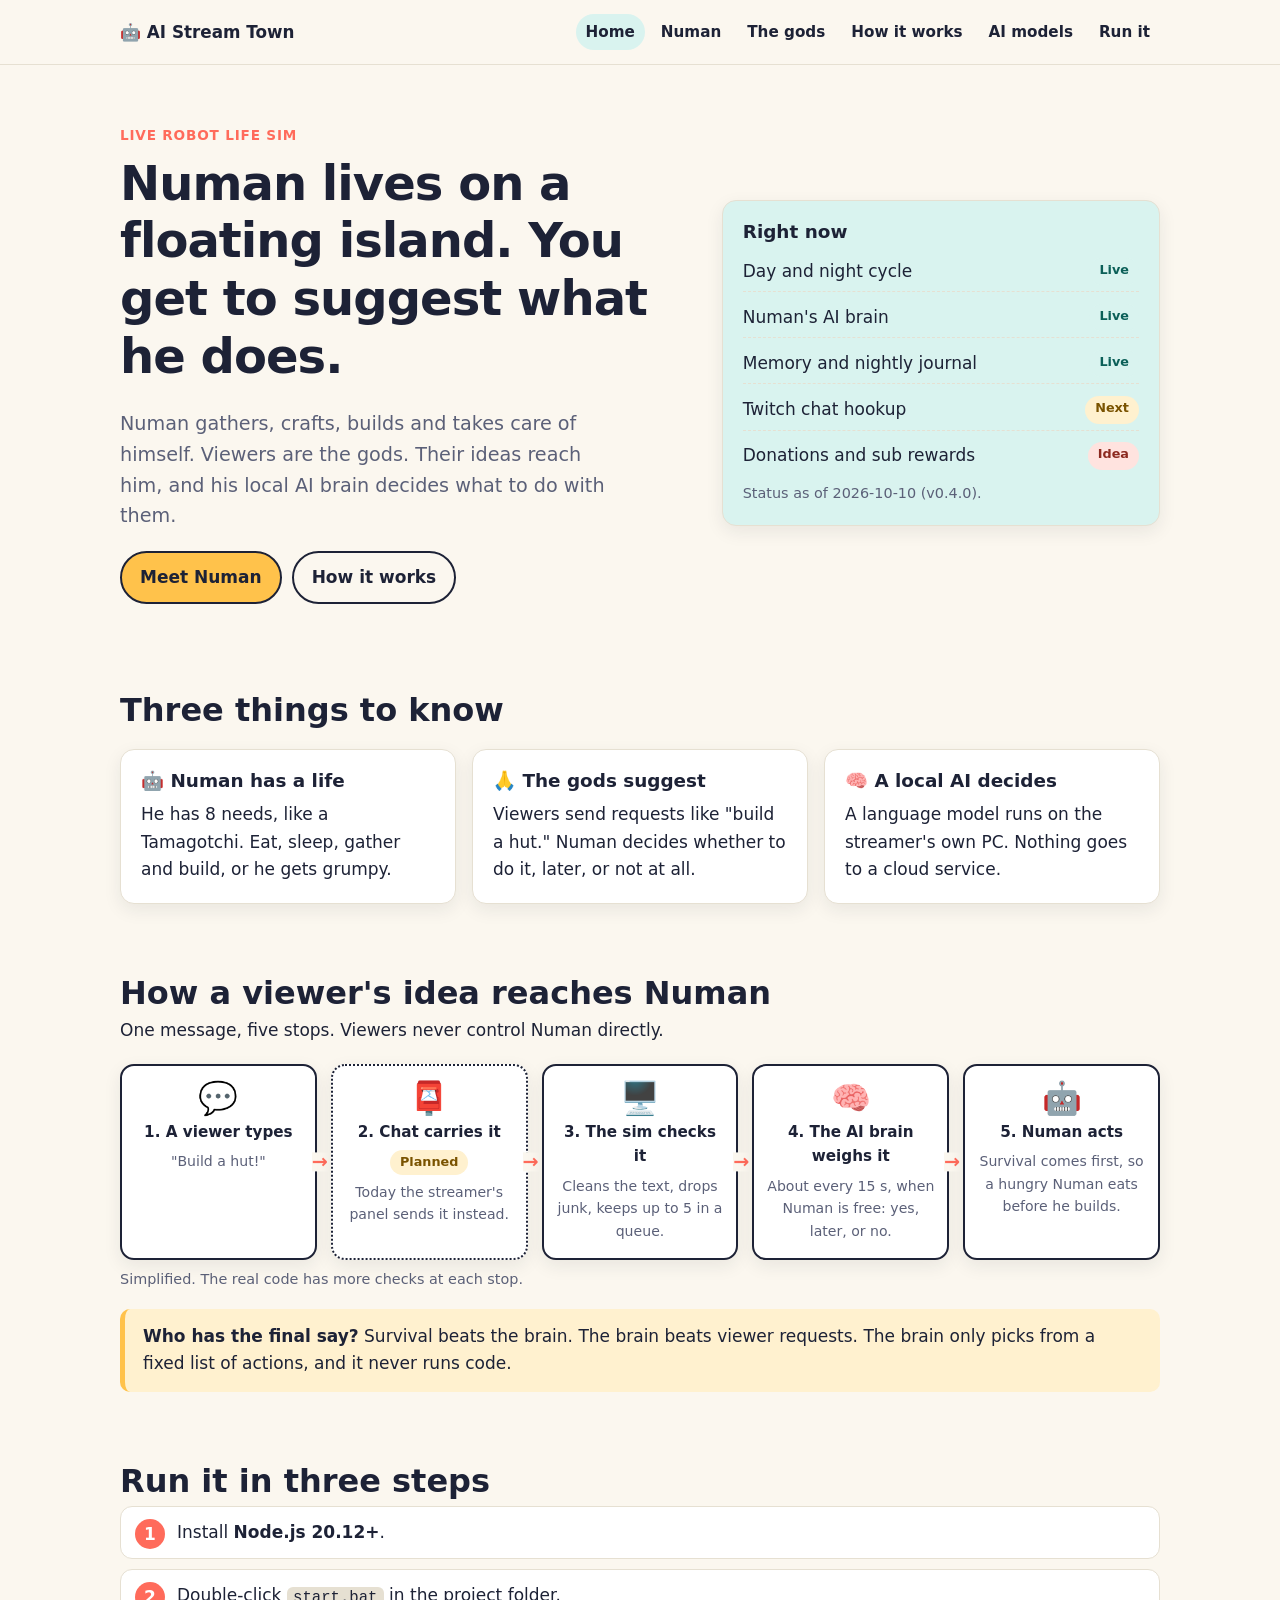
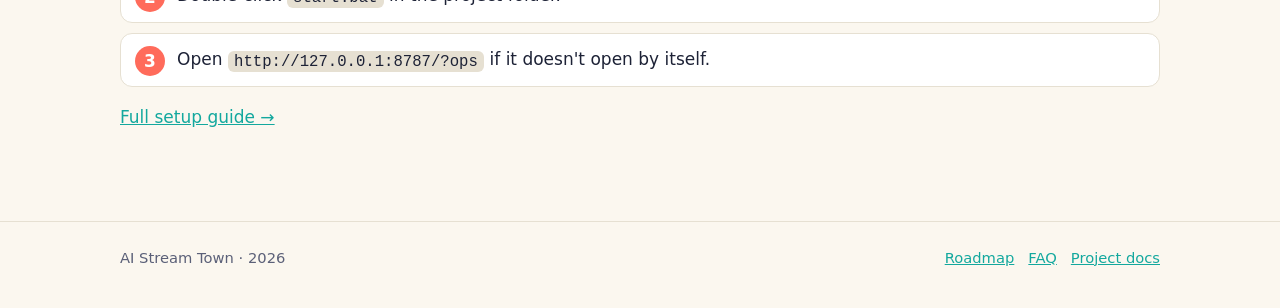
==== index.html @ 0620d7be "chore: commit full project state Co-Authored-By: Claude Haiku 5.5 <noreply@anthropic.com>" ====
<!doctype html>
<html lang="en">
<head>
<meta charset="utf-8">
<meta name="viewport" content="width=device-width,initial-scale=1">
<title>AI Stream Town</title>
<meta name="description" content="A live stream of Numan, a small robot on a floating island. Viewers are the gods; a local AI brain decides what he does.">
<link rel="stylesheet" href="css/style.css">
<script src="js/main.js" defer></script>
</head>
<body>
<a class="skip-link" href="#main">Skip to content</a>
<header class="site-header">
  <div class="container nav-row">
    <a class="brand" href="index.html">🤖 AI Stream Town</a>
    <button class="nav-toggle" type="button" aria-expanded="false" aria-controls="site-nav">Menu</button>
    <nav id="site-nav" class="site-nav" aria-label="Main">
      <a href="index.html">Home</a>
      <a href="numan.html">Numan</a>
      <a href="the-gods.html">The gods</a>
      <a href="how-it-works.html">How it works</a>
      <a href="ai-models.html">AI models</a>
      <a href="run-it.html">Run it</a>
    </nav>
  </div>
</header>

<main id="main" class="container">

  <section class="hero">
    <div>
      <span class="eyebrow">Live robot life sim</span>
      <h1>Numan lives on a floating island. You get to suggest what he does.</h1>
      <p class="lead">Numan gathers, crafts, builds and takes care of himself. Viewers are the gods. Their ideas reach him, and his local AI brain decides what to do with them.</p>
      <div class="btn-row">
        <a class="btn btn-primary" href="numan.html">Meet Numan</a>
        <a class="btn btn-ghost" href="how-it-works.html">How it works</a>
      </div>
    </div>

    <aside class="card status-card" aria-label="Current status">
      <h3>Right now</h3>
      <ul>
        <li>Day and night cycle <span class="badge badge-live">Live</span></li>
        <li>Numan's AI brain <span class="badge badge-live">Live</span></li>
        <li>Memory and nightly journal <span class="badge badge-live">Live</span></li>
        <li>Twitch chat hookup <span class="badge badge-soon">Next</span></li>
        <li>Donations and sub rewards <span class="badge badge-idea">Idea</span></li>
      </ul>
      <p class="small">Status as of 2026-10-10 (v0.4.0).</p>
    </aside>
  </section>

  <section>
    <h2 class="section-title">Three things to know</h2>
    <div class="grid">
      <a class="card" href="numan.html">
        <h3>🤖 Numan has a life</h3>
        <p>He has 8 needs, like a Tamagotchi. Eat, sleep, gather and build, or he gets grumpy.</p>
      </a>
      <a class="card" href="the-gods.html">
        <h3>🙏 The gods suggest</h3>
        <p>Viewers send requests like "build a hut." Numan decides whether to do it, later, or not at all.</p>
      </a>
      <a class="card" href="ai-models.html">
        <h3>🧠 A local AI decides</h3>
        <p>A language model runs on the streamer's own PC. Nothing goes to a cloud service.</p>
      </a>
    </div>
  </section>

  <section>
    <h2 class="section-title">How a viewer's idea reaches Numan</h2>
    <p>One message, five stops. Viewers never control Numan directly.</p>
    <figure class="relay-figure">
      <ol class="relay">
        <li class="relay-step">
          <span class="relay-icon" aria-hidden="true">💬</span>
          <b>1. A viewer types</b>
          <span>"Build a hut!"</span>
        </li>
        <li class="relay-step planned">
          <span class="relay-icon" aria-hidden="true">📮</span>
          <b>2. Chat carries it</b>
          <span class="badge badge-soon">Planned</span>
          <span>Today the streamer's panel sends it instead.</span>
        </li>
        <li class="relay-step">
          <span class="relay-icon" aria-hidden="true">🖥️</span>
          <b>3. The sim checks it</b>
          <span>Cleans the text, drops junk, keeps up to 5 in a queue.</span>
        </li>
        <li class="relay-step">
          <span class="relay-icon" aria-hidden="true">🧠</span>
          <b>4. The AI brain weighs it</b>
          <span>About every 15 s, when Numan is free: yes, later, or no.</span>
        </li>
        <li class="relay-step">
          <span class="relay-icon" aria-hidden="true">🤖</span>
          <b>5. Numan acts</b>
          <span>Survival comes first, so a hungry Numan eats before he builds.</span>
        </li>
      </ol>
      <figcaption class="small">Simplified. The real code has more checks at each stop.</figcaption>
    </figure>
    <div class="callout">
      <p><b>Who has the final say?</b> Survival beats the brain. The brain beats viewer requests. The brain only picks from a fixed list of actions, and it never runs code.</p>
    </div>
  </section>

  <section>
    <h2 class="section-title">Run it in three steps</h2>
    <ol class="steps">
      <li>Install <b>Node.js 20.12+</b>.</li>
      <li>Double-click <code>start.bat</code> in the project folder.</li>
      <li>Open <code>http://127.0.0.1:8787/?ops</code> if it doesn't open by itself.</li>
    </ol>
    <p><a href="run-it.html">Full setup guide →</a></p>
  </section>

</main>

<footer class="site-footer">
  <div class="container">
    <span>AI Stream Town · <span data-year></span></span>
    <nav aria-label="Footer">
      <a href="roadmap.html">Roadmap</a>
      <a href="faq.html">FAQ</a>
      <a href="../docs/SUMMARY.md">Project docs</a>
    </nav>
  </div>
</footer>
</body>
</html>
---- css/style.css ----
/* Site styles for the AI Stream Town explainer. Plain CSS, no build step. */

:root {
  --bg: #fbf7ef;
  --card: #ffffff;
  --ink: #1d2236;
  --muted: #5b6078;
  --line: #e6e0d2;
  --teal: #13a89e;
  --teal-soft: #d9f3ef;
  --coral: #ff6b5b;
  --coral-soft: #ffe3df;
  --mustard: #ffc24b;
  --mustard-soft: #fff1cf;
  --radius: 14px;
  --shadow: 0 6px 18px rgba(29, 34, 54, 0.08);
  --live-ink: #0b5f58;
  --soon-ink: #7a5300;
  --idea-ink: #8c2a20;
}

@media (prefers-color-scheme: dark) {
  :root:not([data-theme="light"]) {
    --bg: #14172a;
    --card: #1d2238;
    --ink: #f3efe6;
    --muted: #b4b9cf;
    --line: #2f3652;
    --teal-soft: #163d3a;
    --coral-soft: #4a2622;
    --mustard-soft: #433814;
    --shadow: 0 6px 18px rgba(0, 0, 0, 0.35);
    --live-ink: #9ff0e7;
    --soon-ink: #ffe08a;
    --idea-ink: #ffb4a9;
  }
}

:root[data-theme="dark"] {
  --bg: #14172a;
  --card: #1d2238;
  --ink: #f3efe6;
  --muted: #b4b9cf;
  --line: #2f3652;
  --teal-soft: #163d3a;
  --coral-soft: #4a2622;
  --mustard-soft: #433814;
  --shadow: 0 6px 18px rgba(0, 0, 0, 0.35);
  --live-ink: #9ff0e7;
  --soon-ink: #ffe08a;
  --idea-ink: #ffb4a9;
}

* { box-sizing: border-box; }

html { -webkit-text-size-adjust: 100%; }

body {
  margin: 0;
  background: var(--bg);
  color: var(--ink);
  font-family: system-ui, -apple-system, "Segoe UI", Roboto, sans-serif;
  font-size: 17px;
  line-height: 1.6;
}

img, svg { max-width: 100%; }

a { color: var(--teal); }
a:hover { text-decoration: underline; }

h1, h2, h3 { line-height: 1.2; margin: 0 0 0.5em; }
h1 { font-size: clamp(2rem, 5vw, 3rem); font-weight: 800; letter-spacing: -0.02em; }
h2 { font-size: clamp(1.5rem, 3.5vw, 2rem); font-weight: 800; margin-top: 2.2em; }
h3 { font-size: 1.15rem; font-weight: 700; margin-top: 1.4em; }

p { margin: 0 0 1em; }
ul, ol { padding-left: 1.3em; margin: 0 0 1em; }
li { margin: 0.35em 0; }

code, pre { font-family: ui-monospace, "Cascadia Code", Consolas, monospace; font-size: 0.92em; }
code { background: var(--line); padding: 0.1em 0.4em; border-radius: 6px; }

pre {
  background: #1d2236;
  color: #f3efe6;
  padding: 14px 16px;
  border-radius: var(--radius);
  overflow-x: auto;
  position: relative;
  margin: 0 0 1.2em;
}
pre code { background: none; padding: 0; color: inherit; }

.container { width: min(1040px, 100% - 32px); margin: 0 auto; }

.skip-link {
  position: absolute; left: -999px; top: 0;
  background: var(--card); padding: 8px 12px; z-index: 10;
}
.skip-link:focus { left: 12px; top: 12px; }

/* ---------- header / nav ---------- */
.site-header {
  position: sticky; top: 0; z-index: 5;
  background: color-mix(in srgb, var(--bg) 92%, transparent);
  backdrop-filter: blur(8px);
  border-bottom: 1px solid var(--line);
}
.nav-row {
  display: flex; align-items: center; justify-content: space-between;
  min-height: 64px; gap: 12px;
}
.brand { font-weight: 800; color: var(--ink); text-decoration: none; font-size: 1.05rem; }
.nav-toggle {
  display: none;
  font: inherit; font-weight: 700;
  background: var(--card); color: var(--ink);
  border: 1px solid var(--line); border-radius: 10px;
  padding: 6px 12px; cursor: pointer;
}
.site-nav { display: flex; flex-wrap: wrap; gap: 4px 6px; }
.site-nav a {
  color: var(--ink); text-decoration: none; font-weight: 600;
  padding: 6px 10px; border-radius: 999px; font-size: 0.95rem;
}
.site-nav a:hover { background: var(--card); }
.site-nav a[aria-current="page"] { background: var(--teal-soft); color: var(--ink); }

@media (max-width: 760px) {
  .nav-toggle { display: inline-block; }
  .site-nav {
    display: none; position: absolute; left: 0; right: 0; top: 64px;
    flex-direction: column; background: var(--bg);
    padding: 8px 16px 16px; border-bottom: 1px solid var(--line);
  }
  .site-nav.open { display: flex; }
}

/* ---------- layout blocks ---------- */
main { padding: 24px 0 72px; }

.hero {
  display: grid; grid-template-columns: 1.3fr 1fr; gap: 32px;
  align-items: center; padding: 32px 0 16px;
}
.lead { font-size: 1.2rem; color: var(--muted); max-width: 40ch; }
.eyebrow {
  display: inline-block; font-weight: 700; font-size: 0.85rem;
  letter-spacing: 0.06em; text-transform: uppercase;
  color: var(--coral); margin-bottom: 8px;
}
.btn-row { display: flex; flex-wrap: wrap; gap: 10px; margin-top: 18px; }
.btn {
  display: inline-block; font: inherit; font-weight: 700;
  padding: 11px 18px; border-radius: 999px; text-decoration: none;
  border: 2px solid var(--ink); color: var(--ink); background: var(--card);
  cursor: pointer;
}
.btn:hover { text-decoration: none; transform: translateY(-1px); }
.btn-primary { background: var(--mustard); }
.btn-ghost { background: transparent; }

.card {
  background: var(--card); border: 1px solid var(--line);
  border-radius: var(--radius); padding: 20px; box-shadow: var(--shadow);
}
.card h3 { margin-top: 0; }
.card p:last-child { margin-bottom: 0; }
a.card { color: var(--ink); text-decoration: none; display: block; transition: transform 0.15s; }
a.card:hover { transform: translateY(-2px); text-decoration: none; }

.grid { display: grid; grid-template-columns: repeat(auto-fit, minmax(230px, 1fr)); gap: 16px; margin: 20px 0; }
.grid-2 { display: grid; grid-template-columns: repeat(2, minmax(0, 1fr)); gap: 16px; margin: 16px 0; }

.status-card { background: var(--teal-soft); }
.status-card ul { list-style: none; padding: 0; margin: 0; }
.status-card li { display: flex; justify-content: space-between; gap: 12px; padding: 6px 0; border-bottom: 1px dashed var(--line); }
.status-card li:last-child { border-bottom: 0; }

.badge {
  display: inline-block; font-size: 0.8rem; font-weight: 700;
  padding: 2px 10px; border-radius: 999px; white-space: nowrap;
}
.badge-live { background: var(--teal-soft); color: var(--live-ink); }
.badge-soon { background: var(--mustard-soft); color: var(--soon-ink); }
.badge-idea { background: var(--coral-soft); color: var(--idea-ink); }

.callout {
  border-left: 5px solid var(--mustard); background: var(--mustard-soft);
  padding: 14px 18px; border-radius: 10px; margin: 18px 0;
}
.callout p:last-child { margin-bottom: 0; }

.section-title { margin-bottom: 4px; }
.muted { color: var(--muted); }
.small { font-size: 0.9rem; color: var(--muted); }

/* needs chips */
.needs { display: grid; grid-template-columns: repeat(auto-fit, minmax(190px, 1fr)); gap: 12px; margin: 16px 0; }
.need {
  background: var(--card); border: 1px solid var(--line); border-radius: 12px; padding: 12px 14px;
}
.need b { display: block; }
.need span { color: var(--muted); font-size: 0.92rem; }

/* numbered steps */
.steps { counter-reset: step; list-style: none; padding: 0; }
.steps li {
  counter-increment: step; position: relative; padding: 12px 14px 12px 56px;
  background: var(--card); border: 1px solid var(--line); border-radius: 12px; margin-bottom: 10px;
}
.steps li::before {
  content: counter(step); position: absolute; left: 14px; top: 12px;
  width: 30px; height: 30px; border-radius: 50%;
  background: var(--coral); color: #fff; font-weight: 800;
  display: grid; place-items: center;
}

/* flow diagram */
.flow { display: flex; flex-direction: column; gap: 6px; margin: 20px 0; }
.flow-node {
  background: var(--card); border: 2px solid var(--ink); border-radius: var(--radius);
  padding: 14px 16px; box-shadow: var(--shadow);
}
.flow-node h3 { margin: 0 0 4px; font-size: 1.05rem; }
.flow-node p { margin: 0; color: var(--muted); font-size: 0.95rem; }
.flow-node.memory { border-style: dashed; }
.flow-node.planned { border-style: dotted; opacity: 0.8; }
.flow-link { text-align: center; color: var(--muted); font-size: 0.9rem; }

/* tables */
.table-wrap { overflow-x: auto; margin: 16px 0; border-radius: var(--radius); border: 1px solid var(--line); }
table { width: 100%; border-collapse: collapse; background: var(--card); font-size: 0.95rem; }
th, td { padding: 10px 12px; text-align: left; vertical-align: top; border-bottom: 1px solid var(--line); }
th { background: var(--teal-soft); font-weight: 700; }
tr:last-child td { border-bottom: 0; }

/* timeline for roadmap */
.timeline { list-style: none; padding: 0; margin: 16px 0; border-left: 3px solid var(--line); }
.timeline li { position: relative; padding: 0 0 22px 22px; margin: 0; }
.timeline li::before {
  content: ""; position: absolute; left: -9px; top: 6px; width: 15px; height: 15px;
  border-radius: 50%; background: var(--card); border: 3px solid var(--teal);
}
.timeline li.next::before { border-color: var(--mustard); }
.timeline li.later::before { border-color: var(--coral); }

/* faq */
details {
  background: var(--card); border: 1px solid var(--line); border-radius: 12px;
  padding: 14px 18px; margin-bottom: 10px;
}
details summary { cursor: pointer; font-weight: 700; }
details[open] summary { margin-bottom: 8px; }
details p:last-child { margin-bottom: 0; }

/* copy button on code blocks */
.copy-btn {
  position: absolute; top: 8px; right: 8px;
  font: inherit; font-size: 0.8rem; font-weight: 700;
  background: var(--mustard); color: #1d2236; border: 0; border-radius: 8px;
  padding: 4px 10px; cursor: pointer;
}

/* footer */
.site-footer {
  border-top: 1px solid var(--line); padding: 24px 0 40px; color: var(--muted); font-size: 0.92rem;
}
.site-footer .container { display: flex; flex-wrap: wrap; justify-content: space-between; gap: 12px; }
.site-footer nav { display: flex; flex-wrap: wrap; gap: 14px; }

/* relay: viewer message to Numan (home page) */
.relay {
  list-style: none; padding: 0; margin: 20px 0 8px;
  display: grid; grid-template-columns: repeat(5, minmax(0, 1fr)); gap: 14px;
}
.relay-step {
  position: relative; min-width: 0; margin: 0;
  display: flex; flex-direction: column; align-items: center; gap: 6px;
  background: var(--card); border: 2px solid var(--ink); border-radius: var(--radius);
  padding: 16px 12px; text-align: center; box-shadow: var(--shadow);
}
.relay-step.planned { border-style: dotted; }
.relay-step:not(:last-child)::after {
  content: "→"; position: absolute; right: -13px; top: 50%; transform: translateY(-50%);
  background: var(--bg); color: var(--coral); font-weight: 800; font-size: 1.2rem; line-height: 1;
}
.relay-icon { font-size: 2rem; line-height: 1; }
.relay-step b { font-size: 0.95rem; }
.relay-step > span:not(.relay-icon):not(.badge) { color: var(--muted); font-size: 0.88rem; }
.relay-figure { margin: 0; }
.relay-figure figcaption { margin-top: 8px; }

/* ---------- small screens ---------- */
@media (max-width: 860px) {
  .hero { grid-template-columns: 1fr; }
  .grid-2 { grid-template-columns: 1fr; }
  .relay { grid-template-columns: 1fr; gap: 24px; }
  .relay-step:not(:last-child)::after {
    content: "↓"; right: auto; left: 50%; top: auto; bottom: -21px; transform: translateX(-50%);
  }
}
@media (max-width: 480px) {
  body { font-size: 16px; }
  .container { width: min(1040px, 100% - 32px); }
  .btn { width: 100%; text-align: center; }
  .btn-row { flex-direction: column; }
}
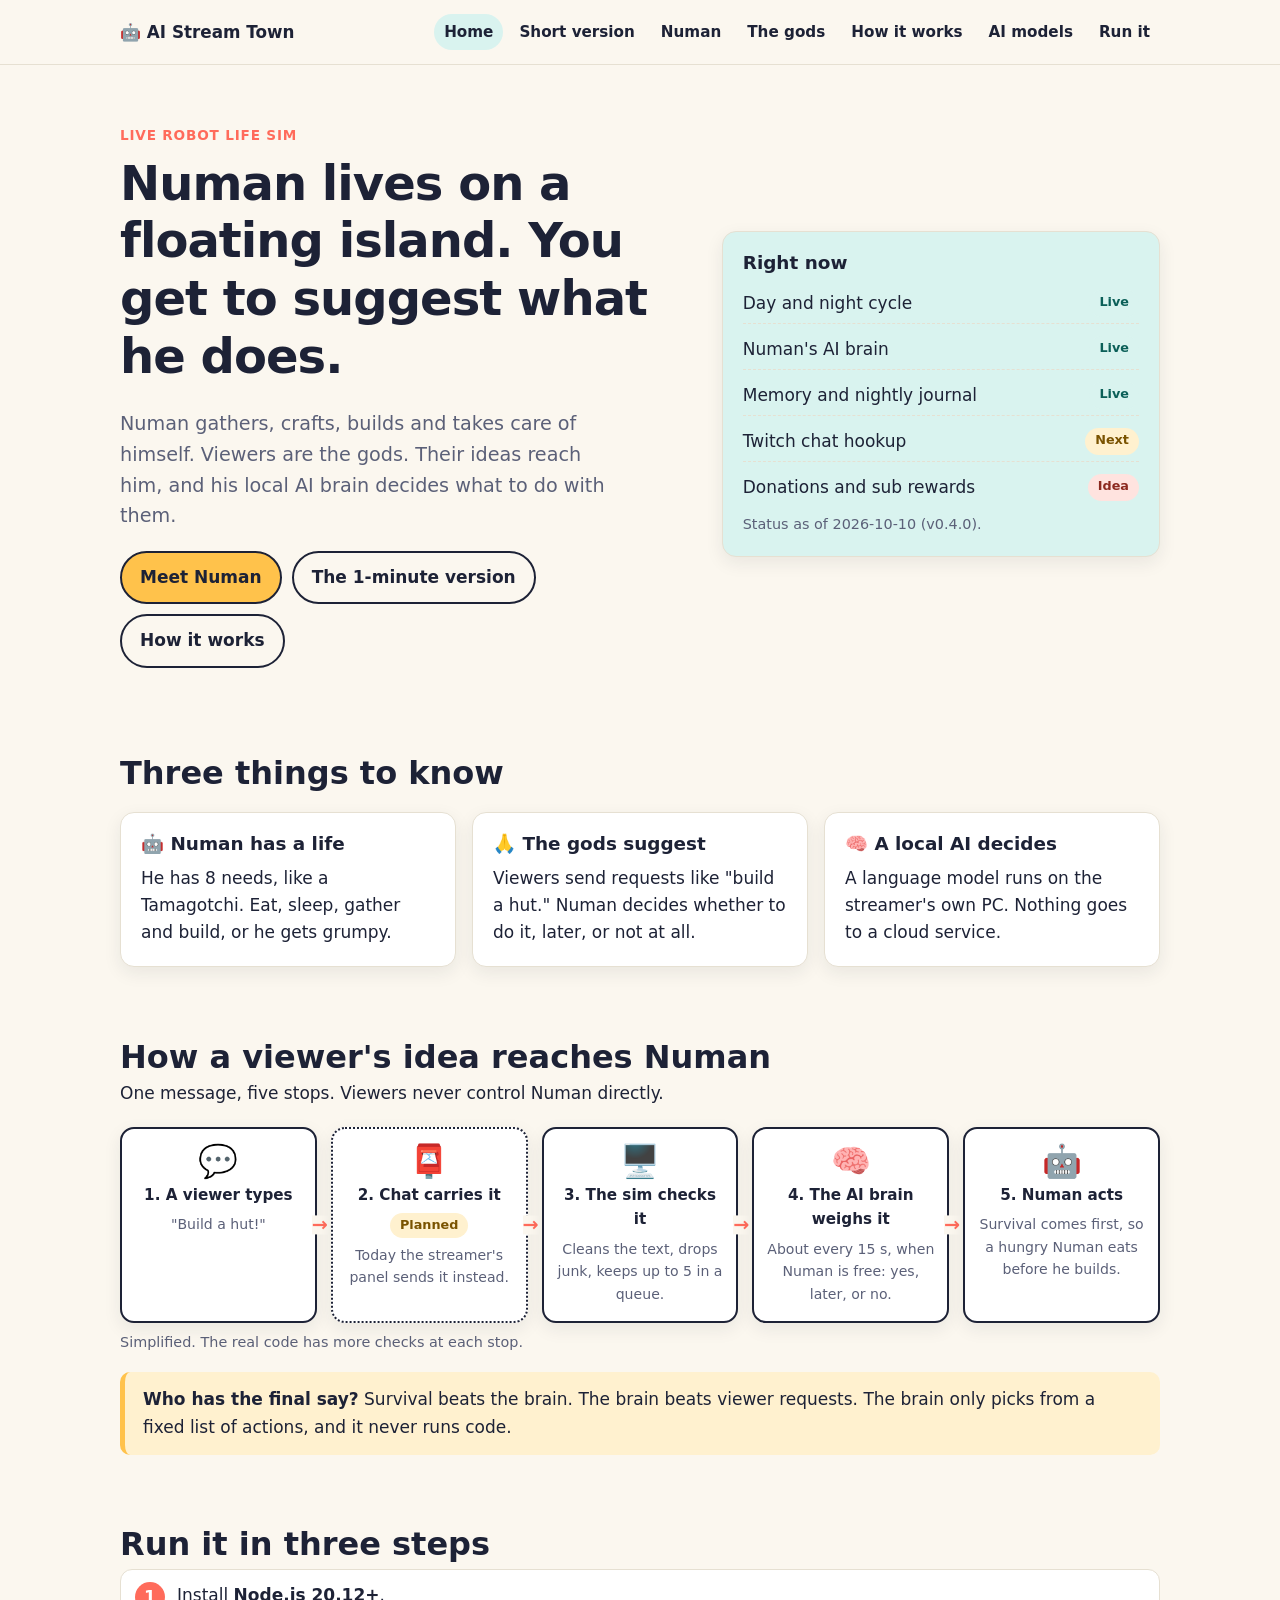
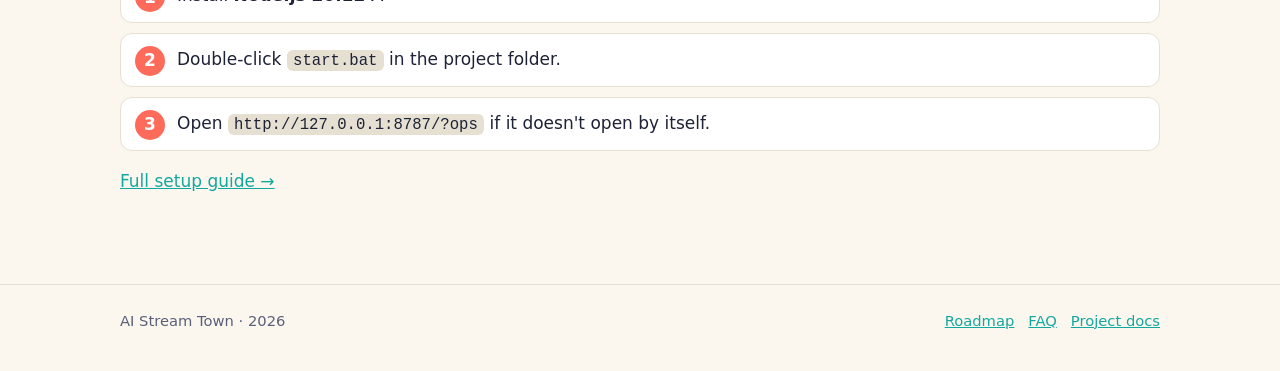
==== commit 6f6c6c35: "feat(website): ELI5 page, nav link, personality copy Adds eli5.html (short version) with nav link on" ====
--- a/index.html
+++ b/index.html
@@ -16,6 +16,7 @@
     <button class="nav-toggle" type="button" aria-expanded="false" aria-controls="site-nav">Menu</button>
     <nav id="site-nav" class="site-nav" aria-label="Main">
       <a href="index.html">Home</a>
+      <a href="eli5.html">Short version</a>
       <a href="numan.html">Numan</a>
       <a href="the-gods.html">The gods</a>
       <a href="how-it-works.html">How it works</a>
@@ -34,6 +35,7 @@
       <p class="lead">Numan gathers, crafts, builds and takes care of himself. Viewers are the gods. Their ideas reach him, and his local AI brain decides what to do with them.</p>
       <div class="btn-row">
         <a class="btn btn-primary" href="numan.html">Meet Numan</a>
+        <a class="btn btn-ghost" href="eli5.html">The 1-minute version</a>
         <a class="btn btn-ghost" href="how-it-works.html">How it works</a>
       </div>
     </div>
--- a/css/style.css
+++ b/css/style.css
@@ -292,6 +292,54 @@
 .relay-figure { margin: 0; }
 .relay-figure figcaption { margin-top: 8px; }
 
+/* loop: circular explainer (how it works) */
+.cycle-wrap {
+  position: relative; width: min(720px, 100%); aspect-ratio: 1;
+  margin: 24px auto; --r: 36%;
+}
+.cycle-ring {
+  position: absolute; inset: calc(50% - var(--r)); border-radius: 50%;
+  border: 2px dashed var(--coral);
+}
+.cycle-hub {
+  position: absolute; left: 50%; top: 50%; transform: translate(-50%, -50%);
+  width: 30%; aspect-ratio: 1; border-radius: 50%;
+  display: grid; place-items: center; text-align: center; padding: 20px;
+  background: var(--mustard-soft); border: 2px solid var(--ink); box-shadow: var(--shadow);
+}
+.cycle-hub > div { display: grid; gap: 4px; justify-items: center; }
+.cycle-hub b { font-size: 1.1rem; }
+.cycle { position: absolute; inset: 0; margin: 0; padding: 0; list-style: none; }
+.cycle-node { position: absolute; inset: 0; transform: rotate(var(--a)); }
+.cycle-card {
+  position: absolute; left: 50%; top: calc(50% - var(--r)); width: 30%;
+  transform: translate(-50%, -50%) rotate(calc(-1 * var(--a)));
+  display: flex; flex-direction: column; align-items: center; gap: 4px;
+  background: var(--card); border: 2px solid var(--ink); border-radius: var(--radius);
+  padding: 14px 10px 12px; text-align: center; box-shadow: var(--shadow);
+}
+.cycle-card b { font-size: 0.98rem; }
+.cycle-card .small { font-size: 0.86rem; line-height: 1.4; }
+.cycle-num {
+  position: absolute; top: -12px; left: -12px; width: 28px; height: 28px; border-radius: 50%;
+  background: var(--coral); color: #fff; font-weight: 800; font-size: 0.9rem;
+  display: grid; place-items: center;
+}
+.cycle-icon { font-size: 1.8rem; line-height: 1; }
+
+@media (max-width: 760px) {
+  .cycle-wrap { aspect-ratio: auto; width: 100%; display: grid; gap: 14px; margin: 16px 0; }
+  .cycle-ring { display: none; }
+  .cycle-hub { position: static; transform: none; width: auto; aspect-ratio: auto; border-radius: var(--radius); padding: 16px; }
+  .cycle { position: static; display: grid; gap: 26px; }
+  .cycle-node { position: relative; inset: auto; transform: none; }
+  .cycle-node:not(:last-child)::after {
+    content: "↓"; position: absolute; left: 50%; bottom: -22px; transform: translateX(-50%);
+    color: var(--coral); font-weight: 800; font-size: 1.2rem; line-height: 1;
+  }
+  .cycle-card { position: static; width: auto; transform: none; }
+}
+
 /* ---------- small screens ---------- */
 @media (max-width: 860px) {
   .hero { grid-template-columns: 1fr; }
@@ -307,3 +355,47 @@
   .btn { width: 100%; text-align: center; }
   .btn-row { flex-direction: column; }
 }
+
+/* ---------- ELI5 page ---------- */
+.eli5-tldr { background: var(--mustard-soft); }
+.eli5-tldr ol { list-style: none; padding: 0; margin: 0; }
+.eli5-tldr li { padding: 6px 0; border-bottom: 1px dashed var(--line); }
+.eli5-tldr li:last-child { border-bottom: 0; }
+.eli5-emoji { font-size: 2.2rem; line-height: 1; display: block; margin-bottom: 8px; }
+.eli5-likes .card h3 { margin-top: 0; }
+
+.eli5-pieces {
+  display: grid; grid-template-columns: repeat(auto-fit, minmax(min(100%, 300px), 1fr));
+  gap: 14px; margin: 16px 0;
+}
+.eli5-piece {
+  display: flex; gap: 14px; align-items: flex-start; min-width: 0;
+  background: var(--card); border: 1px solid var(--line); border-radius: var(--radius);
+  padding: 16px; box-shadow: var(--shadow);
+}
+.eli5-piece .eli5-emoji {
+  flex: none; width: 56px; height: 56px; margin: 0; border-radius: 50%;
+  background: var(--teal-soft); display: grid; place-items: center; font-size: 1.8rem;
+}
+.eli5-piece h3 { margin: 0 0 4px; }
+.eli5-piece p { margin: 0; }
+
+.eli5-path {
+  list-style: none; padding: 0; margin: 20px 0;
+  display: grid; grid-template-columns: repeat(4, minmax(0, 1fr)); gap: 28px;
+}
+.eli5-path li {
+  position: relative; margin: 0; text-align: center; display: grid; gap: 4px; justify-items: center;
+  background: var(--card); border: 2px solid var(--ink); border-radius: var(--radius); padding: 16px 10px;
+}
+.eli5-path li > span:first-child { font-size: 2rem; line-height: 1; }
+.eli5-path li:not(:last-child)::after {
+  content: "→"; position: absolute; right: -22px; top: 50%; transform: translateY(-50%);
+  color: var(--coral); font-weight: 800; font-size: 1.3rem;
+}
+@media (max-width: 760px) {
+  .eli5-path { grid-template-columns: 1fr; gap: 26px; }
+  .eli5-path li:not(:last-child)::after {
+    content: "↓"; right: auto; left: 50%; top: auto; bottom: -24px; transform: translateX(-50%);
+  }
+}
